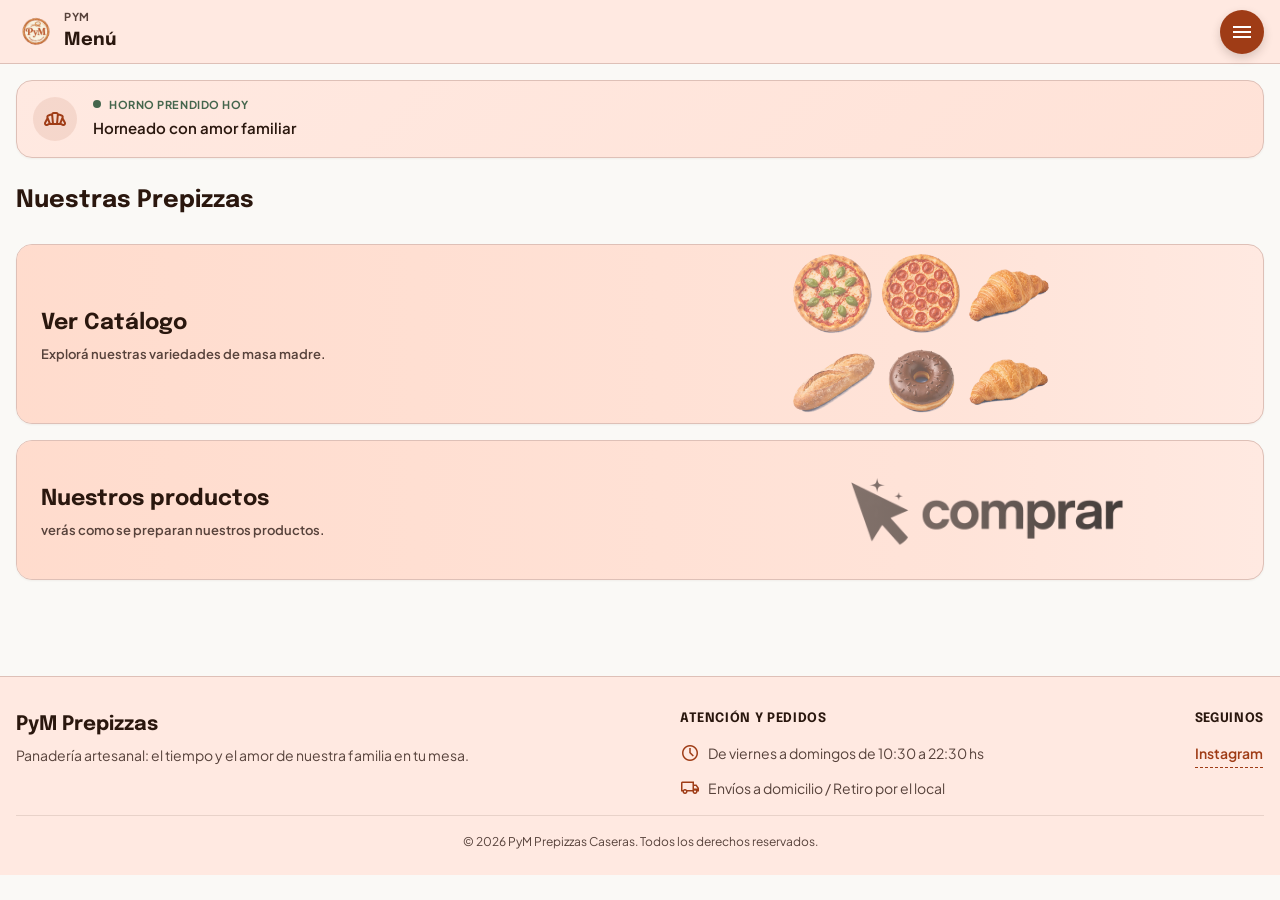
==== index.html @ 15fd319d "Actualizar index.html" ====
<!DOCTYPE html>
<html lang="es">
<head>
  <meta charset="utf-8">
  <meta name="viewport" content="width=device-width, initial-scale=1.0, maximum-scale=1.0, user-scalable=no, viewport-fit=cover">
  <title>Menú | PyM Prepizzas Caseras</title>
  
  <!-- Fuentes e Iconos de Google -->
  <link rel="preconnect" href="https://fonts.googleapis.com">
  <link rel="preconnect" href="https://fonts.gstatic.com" crossorigin>
  <link href="https://fonts.googleapis.com/css2?family=Epilogue:wght@600;700&family=Plus+Jakarta+Sans:wght@400;600;700&display=swap" rel="stylesheet">
  <link href="https://fonts.googleapis.com/css2?family=Material+Symbols+Outlined:opsz,wght,FILL,GRAD@20..48,100..700,0..1,-50..200" rel="stylesheet">
  
  <!-- Tu CSS Central -->
  <link rel="stylesheet" href="./css/main.css">
</head> <!-- 🌟 CORRECCIÓN 1: Cerramos el head de forma correcta aquí -->
<body>

  <!-- Encabezado fijo de la app -->
  <header class="header-principal">
    
    <!-- Bloque de Marca -->
    <div class="marca-contenedor">
      <!-- 🌟 CORRECCIÓN: Envolvemos todo el bloque de marca en un enlace al index -->
      <a href="./index.html" class="marca-contenedor-link" aria-label="Volver al inicio">
        <img src="./assets/images/pym.png" alt="Logo PyM - Prepizzas Caseras" class="logo-imagen">
        <div class="marca-texto">
          <span class="marca-subtitulo">PyM</span>
          <h1 class="marca-titulo-pagina">Menú</h1>
        </div>
      </a>
    </div>

    <!-- Menú de Navegación Flotante Desplegable -->
    <div class="menu-desplegable-contenedor">
      
      <!-- Botón Circular que activa el menú -->
      <button type="button" class="btn-menu-disparador" id="btn-menu" aria-label="Abrir menú de navegación" aria-expanded="false" aria-controls="menu-opciones">
        <span class="material-symbols-outlined icono-menu" aria-hidden="true">menu</span>
        <span class="material-symbols-outlined icono-cerrar" aria-hidden="true" style="display: none;">close</span>
      </button>

      <!-- Panel con las opciones de navegación (El círculo que se agranda) -->
      <nav class="nav-opciones" id="menu-opciones" aria-hidden="true">
        <ul class="nav-lista-enlaces">
          <li>
            <a href="index.html" class="enlace-menu">
              <span class="material-symbols-outlined" aria-hidden="true">home</span>
              <span>Inicio</span>
            </a>
          </li>
          <li>
            <a href="./assets/pages/catalogo.html" class="enlace-menu">
              <span class="material-symbols-outlined" aria-hidden="true">local_pizza</span>
              <span>Catálogo de Pizzas</span>
            </a>
          </li>
          <li>
            <a href="./assets/pages/detalle-producto.html" class="enlace-menu">
              <span class="material-symbols-outlined" aria-hidden="true">flatware</span>
              <span>Nuestros productos</span>
            </a>
          </li>
        </ul>
      </nav>
      
    </div>
     
  </header>

  <!-- Sistema de Notificaciones (Oculto al inicio) -->
  <div id="toast-alerta" class="toast-mensaje" role="status" aria-live="polite">
    <span class="material-symbols-outlined" aria-hidden="true">check_circle</span>
    <span class="toast-texto">¡Agregado con éxito!</span>
  </div>

  <!-- Contenido Principal Desplazable -->
  <main class="contenido-principal">
    
    <!-- Sección 1: Banners y Promociones -->
    <section class="seccion-promos" aria-label="Anuncios y Promociones">
      <div class="banner-horno">
        <div class="banner-icono-decorativo">
          <span class="material-symbols-outlined" aria-hidden="true">bakery_dining</span>
        </div>
        <div class="banner-info">
          <div class="banner-estado-linea">
            <span class="punto-pulso" aria-hidden="true"></span>
            <h2 class="banner-subtitulo">Horno prendido hoy</h2>
          </div>
          <p class="banner-texto-destacado">Horneado con amor familiar</p>
        </div>
      </div>
    </section>

    <!-- Sección 2: Catálogo de Productos (Abierto y cerrado correctamente) -->
    <section class="seccion-catalogo" aria-labelledby="titulo-catalogo">
      <h2 id="titulo-catalogo" class="titulo-seccion-productos">Nuestras Prepizzas</h2>
    </section> <!-- 🌟 CORRECCIÓN 2: Cerramos la sección antes de iniciar la siguiente -->
      
    <!-- Sección 3: Accesos Directos Visuales -->
    <section class="seccion-accesos" aria-label="Navegación rápida">
      <div class="accesos-contenedor">
        
        <!-- Tarjeta 1: Ir al Catálogo -->
        <a href="./assets/pages/catalogo.html" class="tarjeta-acceso" aria-label="Ver el catálogo completo de prepizzas">
          <div class="tarjeta-acceso-imagen">
            <img src="./assets/images/catalogo.png" alt="Prepizzas caseras listas para armar" class="acceso-img">
          </div>
          <div class="tarjeta-acceso-info">
            <h3 class="acceso-titulo">Ver Catálogo</h3>
            <p class="acceso-descripcion">Explorá nuestras variedades de masa madre.</p>
          </div>
        </a>

        <!-- Tarjeta 2: Ir al Carrito -->
        <a href="./assets/pages/carrito.html" class="tarjeta-acceso" aria-label="Ir a revisar mi carrito de compras">
          <div class="tarjeta-acceso-imagen">
            <img src="./assets/images/comprar.png" alt="Ingredientes de pizza listos para despacho" class="acceso-img">
          </div>
          <div class="tarjeta-acceso-info">
            <h3 class="acceso-titulo">Nuestros productos</h3>
            <p class="acceso-descripcion">verás como se preparan nuestros productos.</p>
          </div>
        </a>

      </div>
    </section>

  </main> <!-- 🌟 CORRECCIÓN 3: Cerramos el main AQUÍ para liberar al footer inferior -->

  <!-- Pie de Página Semántico Global (Ubicado correctamente en la raíz) -->
  <footer class="footer-principal">
      <div class="footer-contenido">
          
          <!-- Bloque de Marca -->
          <div class="footer-columna-marca">
              <h2 class="footer-marca-titulo">PyM Prepizzas</h2>
              <p class="footer-marca-descripcion">Panadería artesanal: el tiempo y el amor de nuestra familia en tu mesa.</p>
          </div>

          <!-- Bloque de Horarios y Pedidos -->
          <div class="footer-columna-info">
              <h3 class="footer-seccion-titulo">Atención y Pedidos</h3>
              <ul class="footer-lista-datos">
                  <li>
                      <span class="material-symbols-outlined">schedule</span>
                      De viernes a domingos de 10:30 a 22:30 hs
                  </li>
                  <li>
                      <span class="material-symbols-outlined">local_shipping</span>
                      Envíos a domicilio / Retiro por el local
                  </li>
              </ul>
          </div>

          <!-- Bloque de Redes -->
          <div class="footer-columna-redes">
              <h3 class="footer-seccion-titulo">Seguinos</h3>
              <div class="footer-nav-redes">
                  <a href="https://www.instagram.com/pym_negocio/?hl=es-la" class="enlace-red">Instagram</a>
              </div>
          </div>

      </div>

      <!-- Línea final de derechos de autor -->
      <div class="footer-derechos">
          <p>&copy; 2026 PyM Prepizzas Caseras. Todos los derechos reservados.</p>
      </div>
  </footer>

  <!-- Tu JavaScript Central -->
  <script src="./assets/js/main.js" defer></script>
</body>
</html>
---- css/main.css ----
/* ==========================================================================
   PROJECT: PyM - MAIN ARCHIVE
   ========================================================================== */

/* 1. CONFIGURACIONES GLOBALES (Tokens de diseño) */
@import "./settings/variables.css";
@import "./settings/typography.css";

/* 2. ESTILOS BASE (Reset y elementos HTML puros) */
@import "./base/base.css";

/* 3. ESTRUCTURA (Contenedores y grillas) */
@import "./layout/layout.css";

/* 4. COMPONENTES (Elementos de interfaz reutilizables) */
@import "./components/components.css";
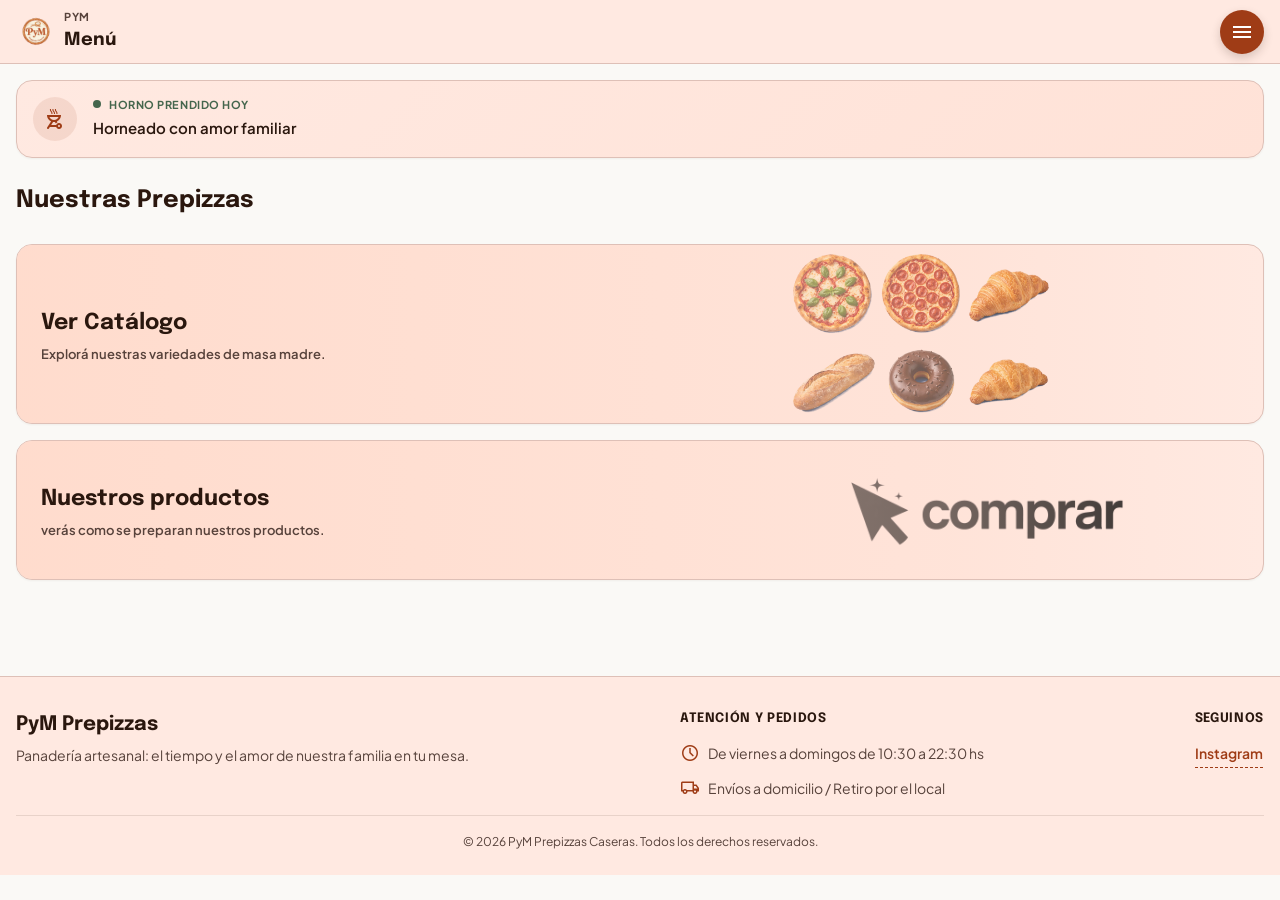
==== commit a0262966: "Actualizar index.html" ====
--- a/index.html
+++ b/index.html
@@ -81,7 +81,7 @@
     <section class="seccion-promos" aria-label="Anuncios y Promociones">
       <div class="banner-horno">
         <div class="banner-icono-decorativo">
-          <span class="material-symbols-outlined" aria-hidden="true">bakery_dining</span>
+          <span class="material-symbols-outlined" aria-hidden="true">​outdoor_grill</span>
         </div>
         <div class="banner-info">
           <div class="banner-estado-linea">
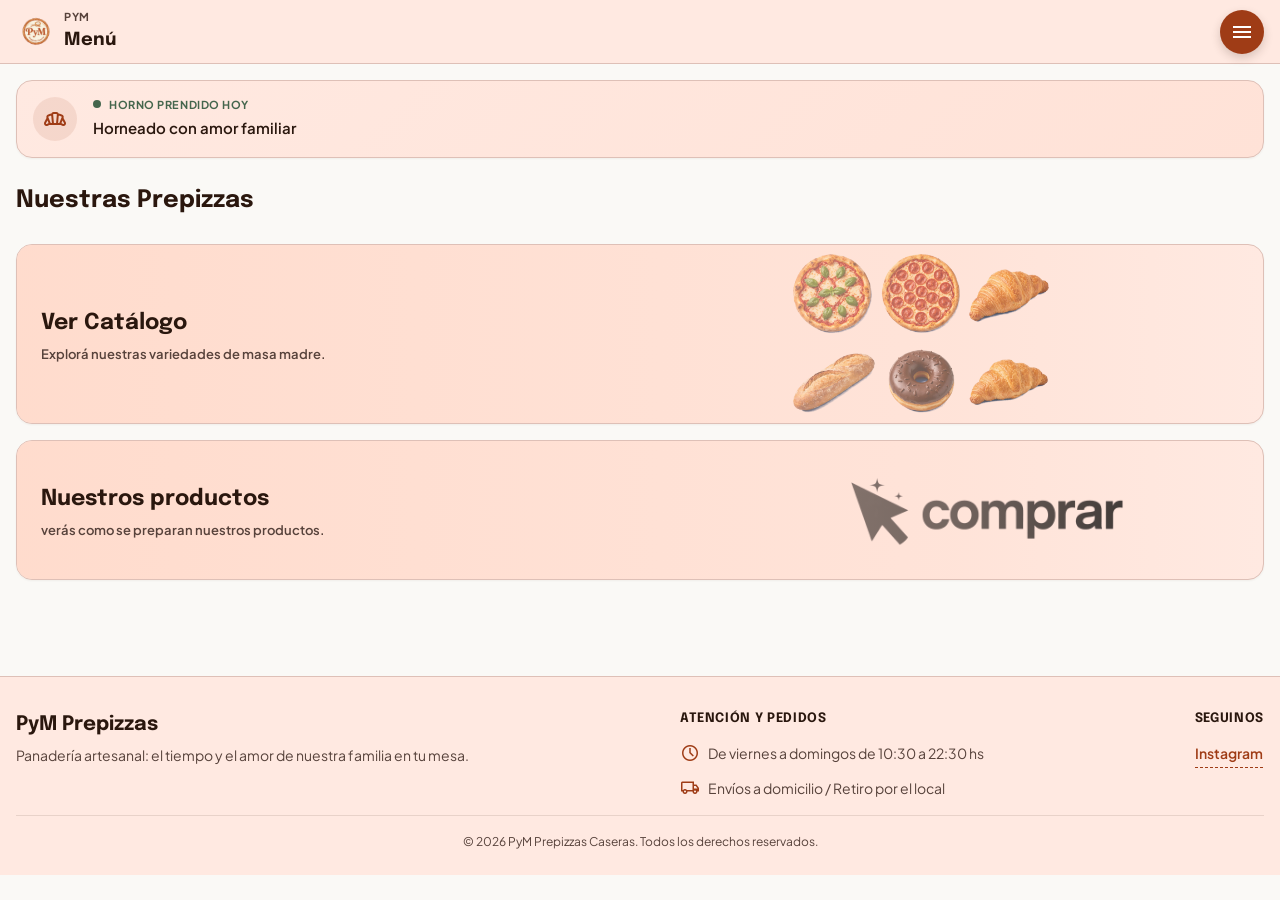
==== commit 013b9b49: "Actualizar index.html" ====
--- a/index.html
+++ b/index.html
@@ -81,7 +81,7 @@
     <section class="seccion-promos" aria-label="Anuncios y Promociones">
       <div class="banner-horno">
         <div class="banner-icono-decorativo">
-          <span class="material-symbols-outlined" aria-hidden="true">​outdoor_grill</span>
+          <span class="material-symbols-outlined" aria-hidden="true">​bakery_dining</span>
         </div>
         <div class="banner-info">
           <div class="banner-estado-linea">
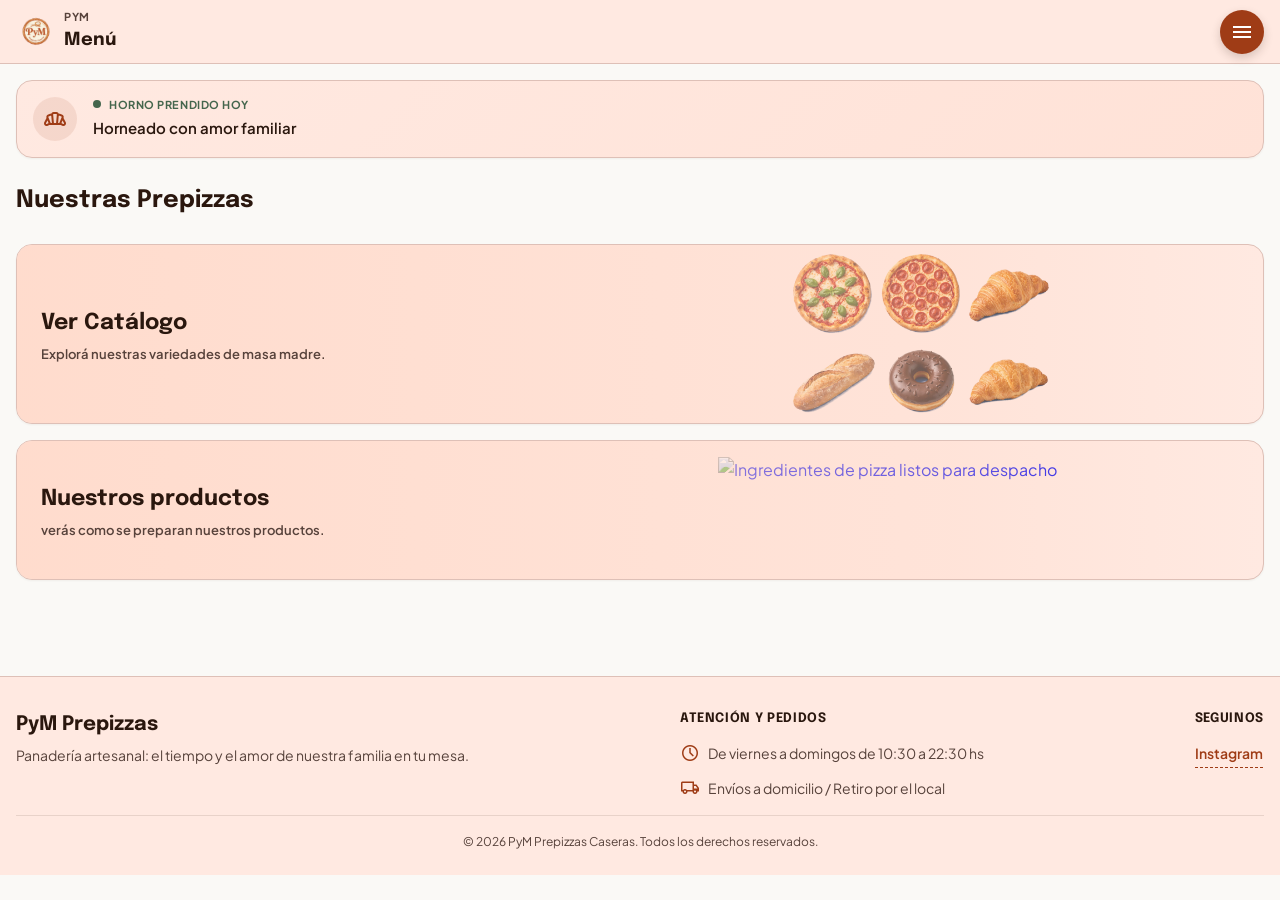
==== commit 268f4e38: "Actualizar index.html" ====
--- a/index.html
+++ b/index.html
@@ -114,9 +114,9 @@
         </a>
 
         <!-- Tarjeta 2: Ir al Carrito -->
-        <a href="./assets/pages/carrito.html" class="tarjeta-acceso" aria-label="Ir a revisar mi carrito de compras">
+        <a href="./assets/pages/detalle-producto.html" class="tarjeta-acceso" aria-label="Conocer nuestros productos">
           <div class="tarjeta-acceso-imagen">
-            <img src="./assets/images/comprar.png" alt="Ingredientes de pizza listos para despacho" class="acceso-img">
+            <img src="" alt="Ingredientes de pizza listos para despacho" class="acceso-img">
           </div>
           <div class="tarjeta-acceso-info">
             <h3 class="acceso-titulo">Nuestros productos</h3>
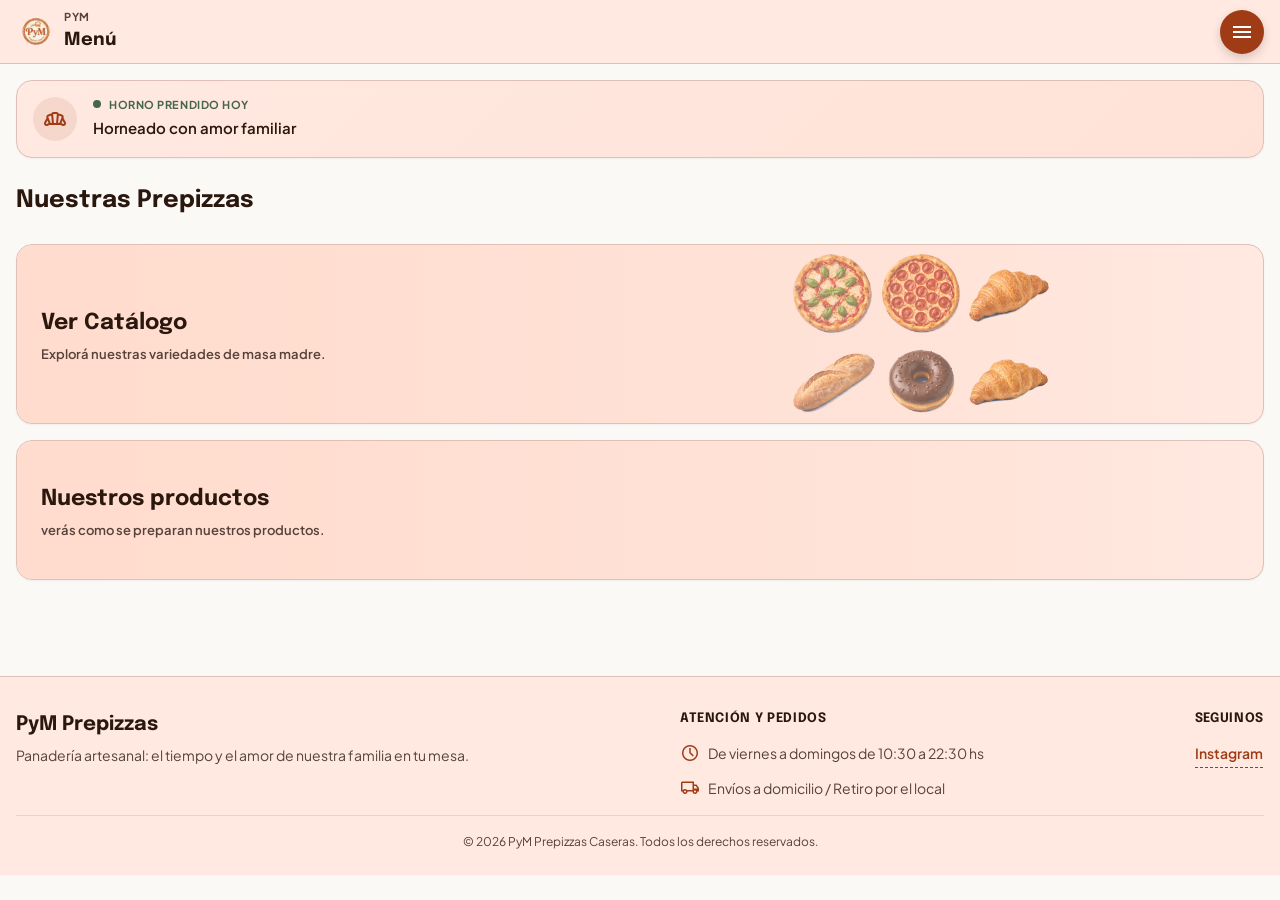
==== commit 605dc821: "Actualizar index.html" ====
--- a/index.html
+++ b/index.html
@@ -115,9 +115,9 @@
 
         <!-- Tarjeta 2: Ir al Carrito -->
         <a href="./assets/pages/detalle-producto.html" class="tarjeta-acceso" aria-label="Conocer nuestros productos">
-          <div class="tarjeta-acceso-imagen">
+          <!--<div class="tarjeta-acceso-imagen">
             <img src="" alt="Ingredientes de pizza listos para despacho" class="acceso-img">
-          </div>
+          </div> -->
           <div class="tarjeta-acceso-info">
             <h3 class="acceso-titulo">Nuestros productos</h3>
             <p class="acceso-descripcion">verás como se preparan nuestros productos.</p>
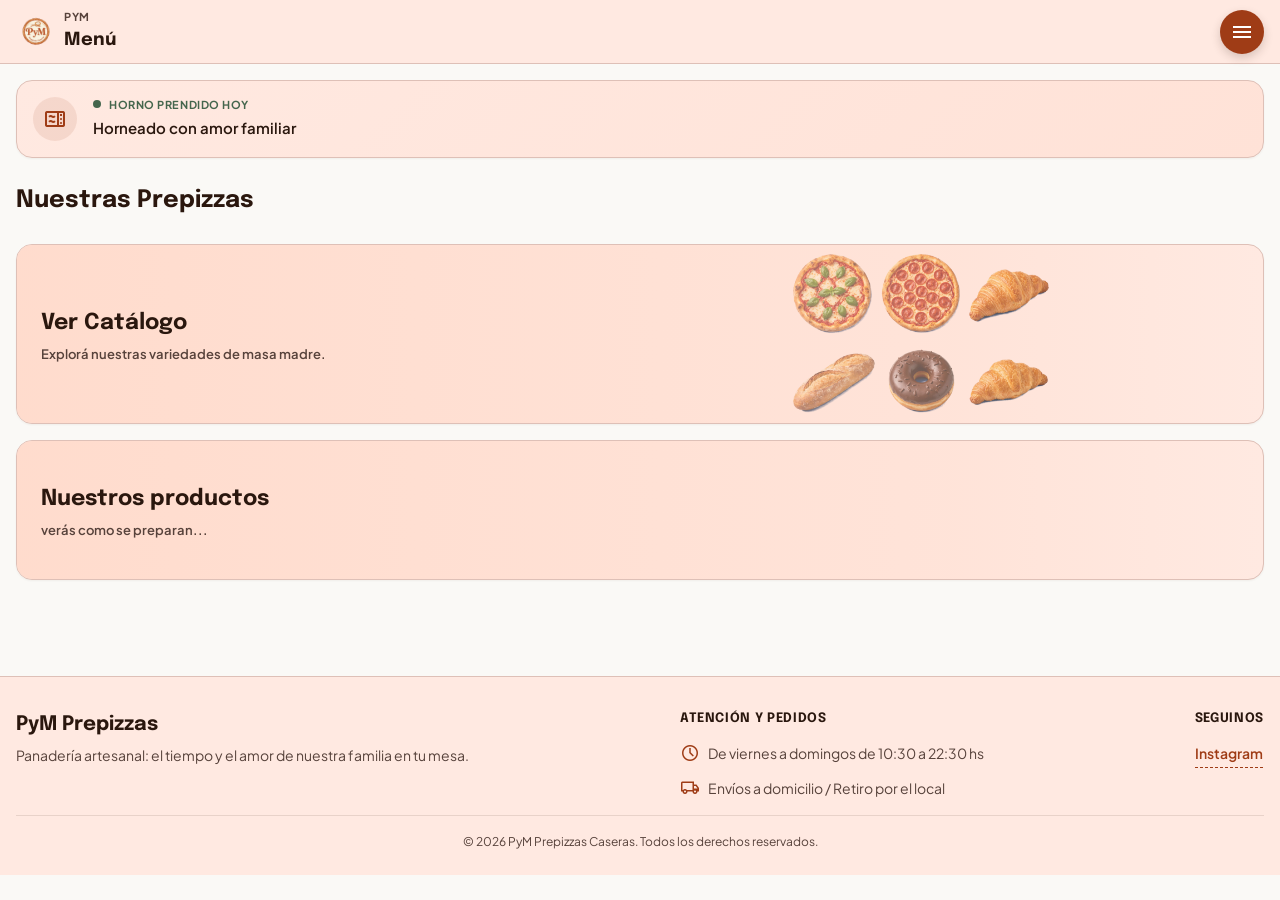
==== commit b8338ec4: "Actualizar index.html" ====
--- a/index.html
+++ b/index.html
@@ -81,7 +81,7 @@
     <section class="seccion-promos" aria-label="Anuncios y Promociones">
       <div class="banner-horno">
         <div class="banner-icono-decorativo">
-          <span class="material-symbols-outlined" aria-hidden="true">​bakery_dining</span>
+          <span class="material-symbols-outlined" aria-hidden="true">​microwave</span>
         </div>
         <div class="banner-info">
           <div class="banner-estado-linea">
@@ -120,7 +120,7 @@
           </div> -->
           <div class="tarjeta-acceso-info">
             <h3 class="acceso-titulo">Nuestros productos</h3>
-            <p class="acceso-descripcion">verás como se preparan nuestros productos.</p>
+            <p class="acceso-descripcion">verás como se preparan...</p>
           </div>
         </a>
 
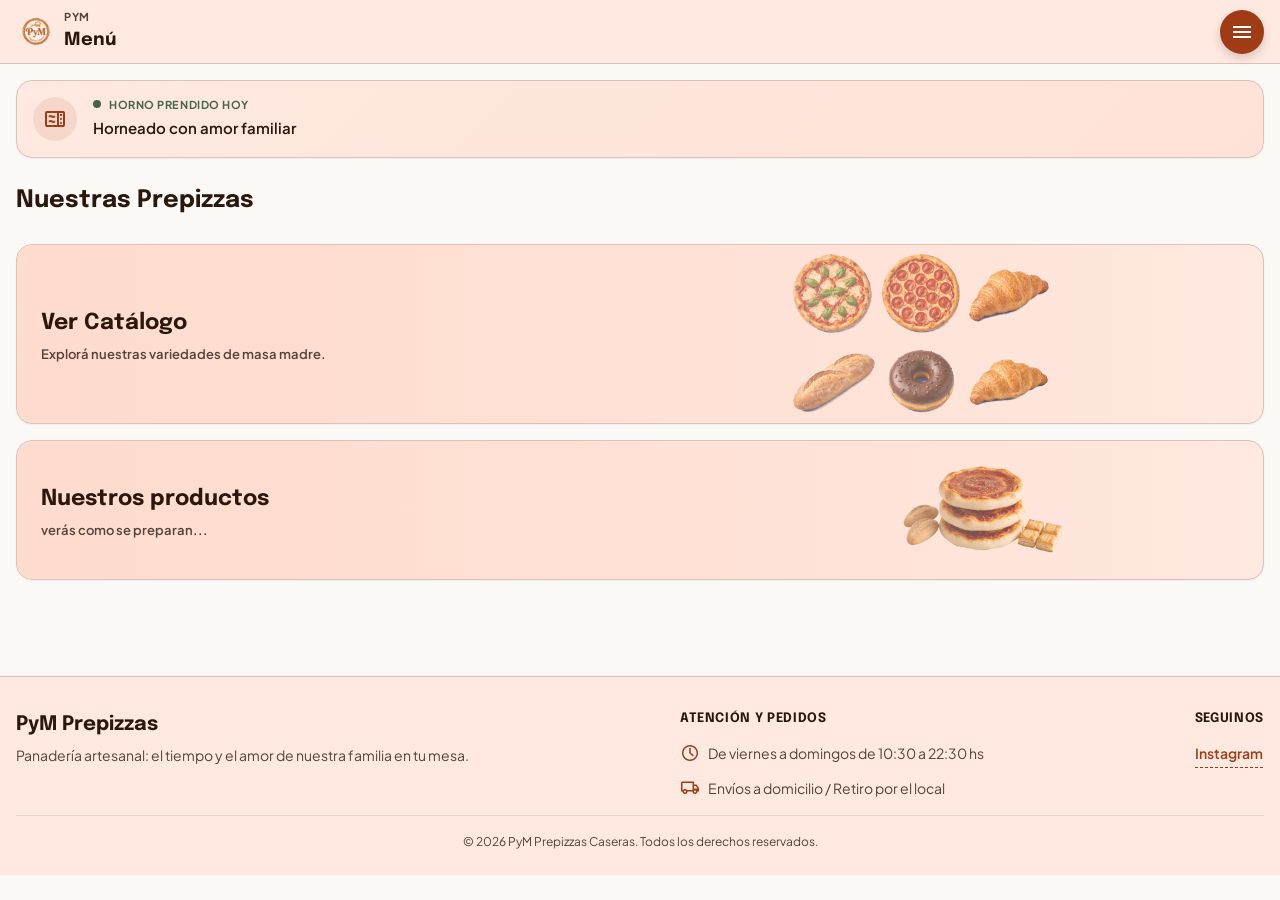
==== commit 977e7e9c: "10/9 actualziación general modificaciones generales html y ajuste de css y js" ====
--- a/index.html
+++ b/index.html
@@ -115,9 +115,9 @@
 
         <!-- Tarjeta 2: Ir al Carrito -->
         <a href="./assets/pages/detalle-producto.html" class="tarjeta-acceso" aria-label="Conocer nuestros productos">
-          <!--<div class="tarjeta-acceso-imagen">
-            <img src="" alt="Ingredientes de pizza listos para despacho" class="acceso-img">
-          </div> -->
+          <div class="tarjeta-acceso-imagen">
+            <img src="./assets/images/prepizzas_elaboradas_limpio.png" alt="Ingredientes de pizza listos para despacho" class="acceso-img">
+          </div>
           <div class="tarjeta-acceso-info">
             <h3 class="acceso-titulo">Nuestros productos</h3>
             <p class="acceso-descripcion">verás como se preparan...</p>
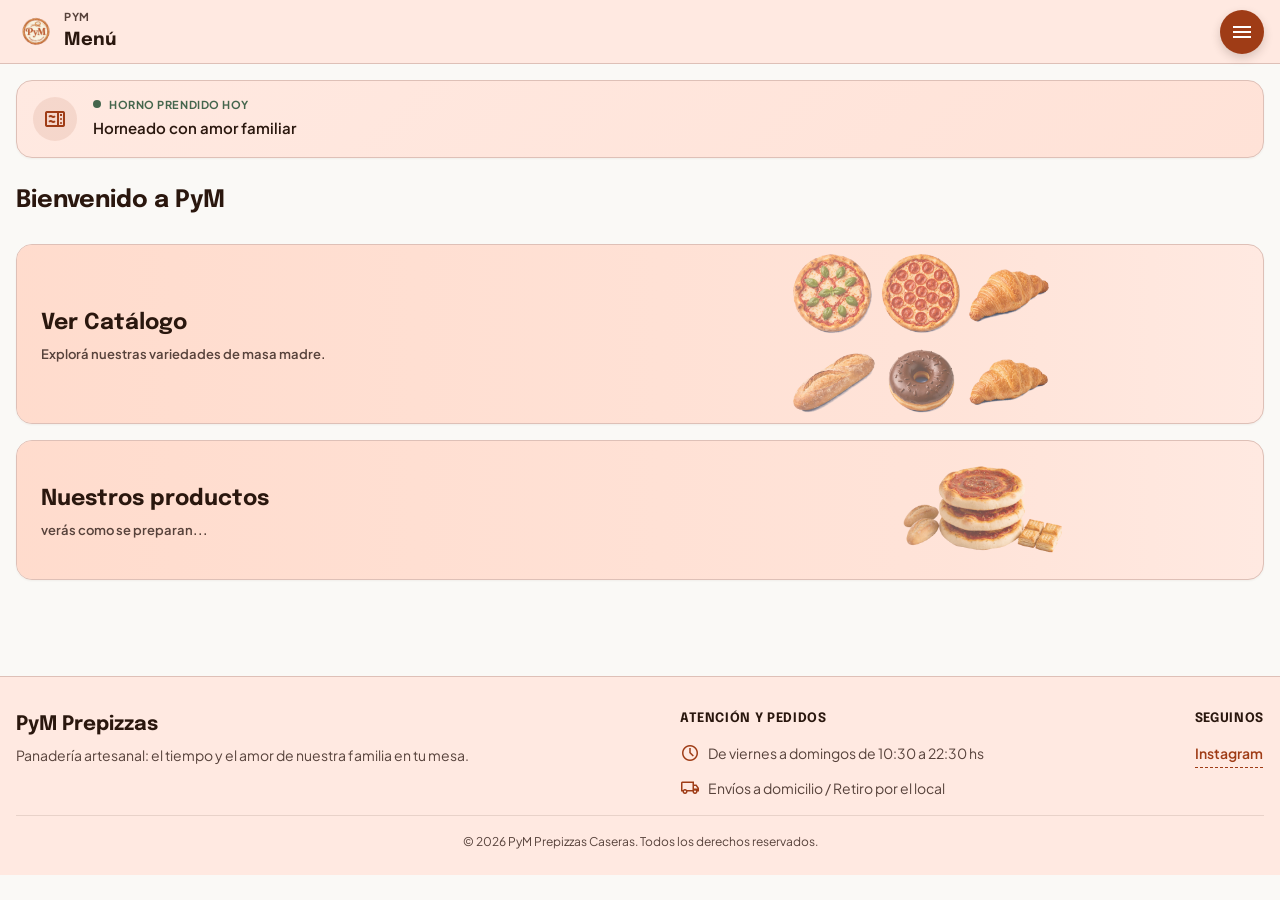
==== commit 55841cba: "29/9 2 Corregido enlaces, agregada opción multimedia dividida. Fotos y videos, por defecto están las" ====
--- a/index.html
+++ b/index.html
@@ -52,7 +52,7 @@
           <li>
             <a href="./assets/pages/catalogo.html" class="enlace-menu">
               <span class="material-symbols-outlined" aria-hidden="true">local_pizza</span>
-              <span>Catálogo de Pizzas</span>
+              <span>Catálogo</span>
             </a>
           </li>
           <li>
@@ -95,7 +95,7 @@
 
     <!-- Sección 2: Catálogo de Productos (Abierto y cerrado correctamente) -->
     <section class="seccion-catalogo" aria-labelledby="titulo-catalogo">
-      <h2 id="titulo-catalogo" class="titulo-seccion-productos">Nuestras Prepizzas</h2>
+      <h2 id="titulo-catalogo" class="titulo-seccion-productos">Bienvenido a PyM</h2>
     </section> <!-- 🌟 CORRECCIÓN 2: Cerramos la sección antes de iniciar la siguiente -->
       
     <!-- Sección 3: Accesos Directos Visuales -->
